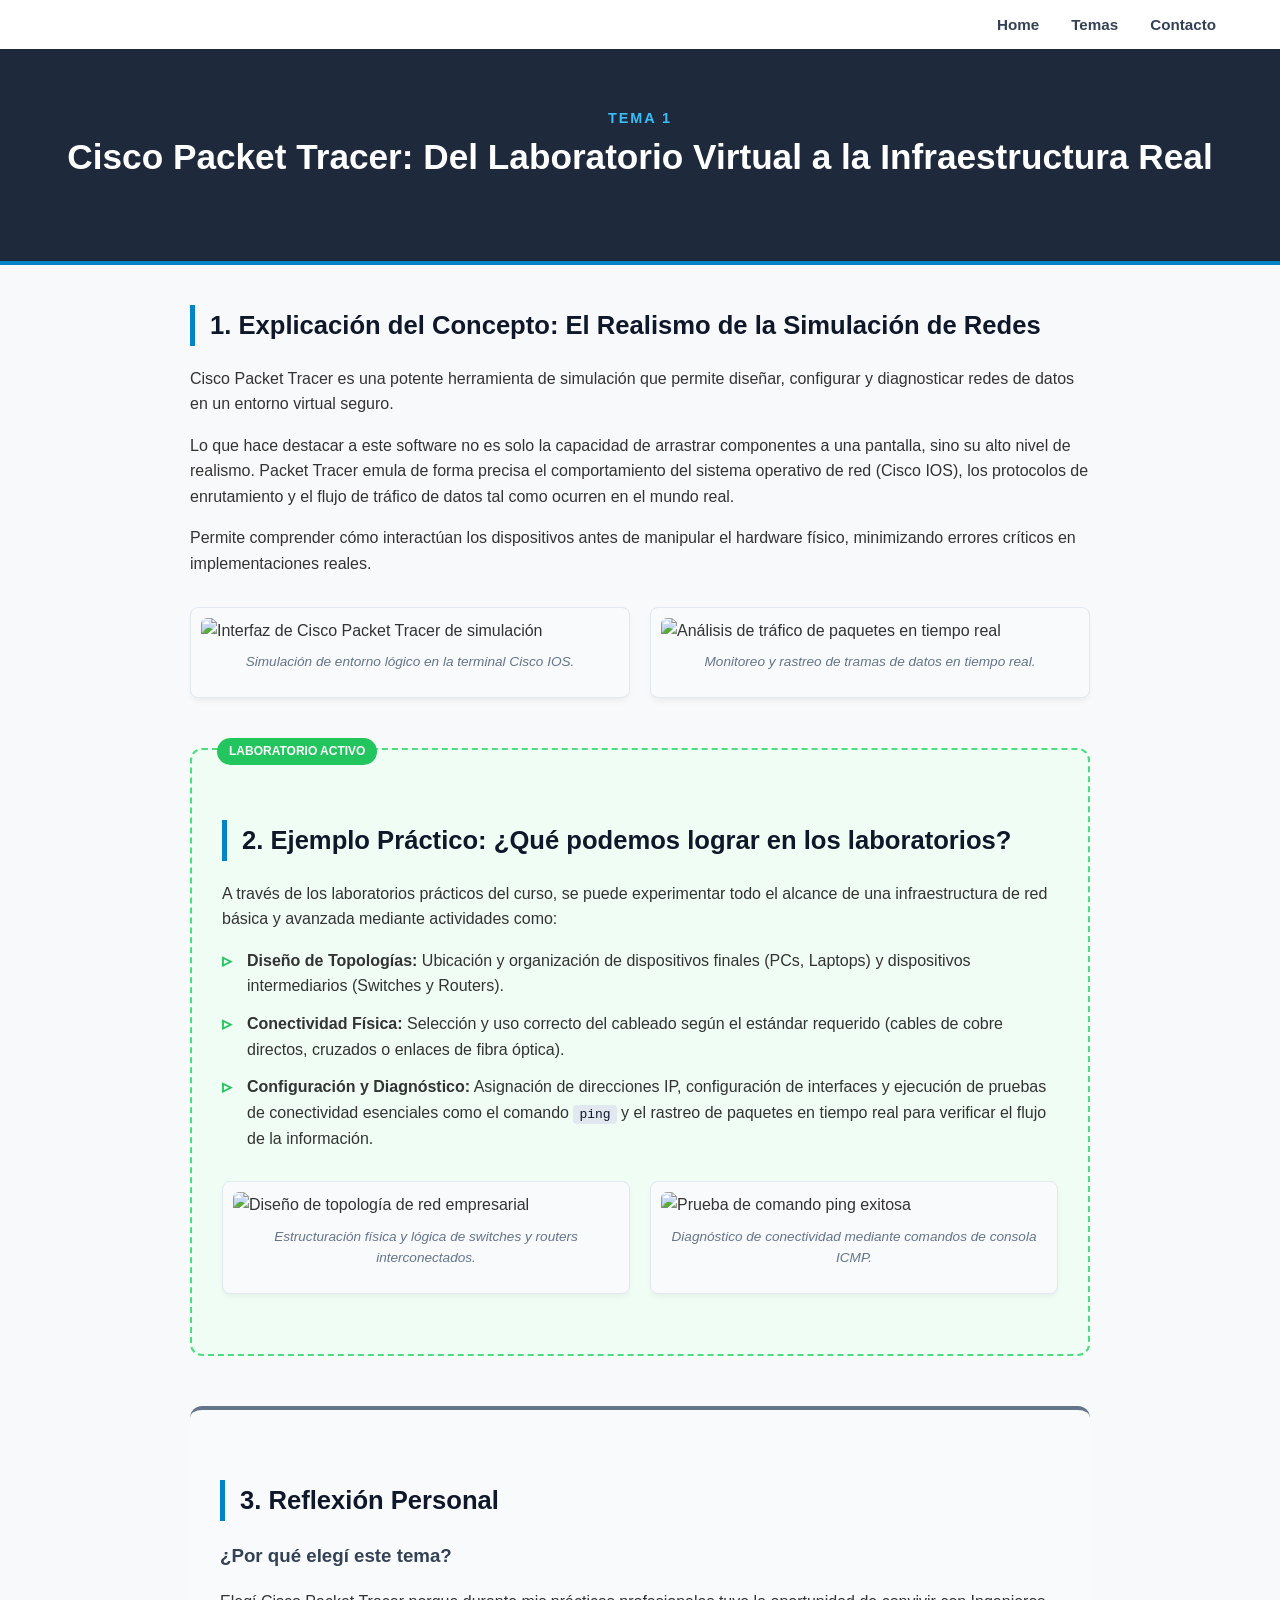
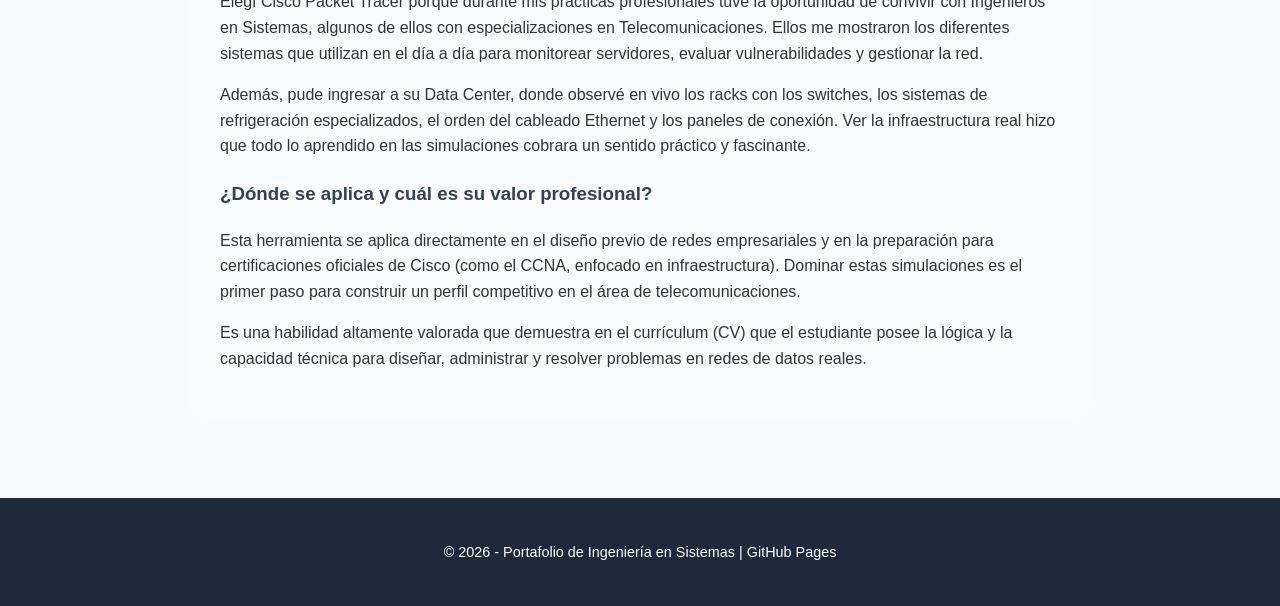
==== temas/tema1.html @ b710c8a3 "Actualizacion css y al tema 1" ====
<!DOCTYPE html>
<html lang="es">
<head>
    <meta charset="UTF-8">
    <meta name="viewport" content="width=device-width, initial-scale=1.0">
    <title>Tema 1: Cisco Packet Tracer - Mi Blog</title>
    <link rel="stylesheet" href="../stilos.css">
</head>
<body>

    <nav>
        <a href="../index.html">Home</a>
        <a href="../index.html#temas">Temas</a>
        <a href="#">Contacto</a>
    </nav>

    <header class="theme-header">
        <div class="header-overlay">
            <span>Tema 1</span>
            <h1>Cisco Packet Tracer: Del Laboratorio Virtual a la Infraestructura Real</h1>
        </div>
    </header>

    <main class="article-container">
        
        <section class="article-section">
            <h2 class="section-title">1. Explicación del Concepto: El Realismo de la Simulación de Redes</h2>
            <div class="section-text">
                <p>Cisco Packet Tracer es una potente herramienta de simulación que permite diseñar, configurar y diagnosticar redes de datos en un entorno virtual seguro.</p>
                <p>Lo que hace destacar a este software no es solo la capacidad de arrastrar componentes a una pantalla, sino su alto nivel de realismo. Packet Tracer emula de forma precisa el comportamiento del sistema operativo de red (Cisco IOS), los protocolos de enrutamiento y el flujo de tráfico de datos tal como ocurren en el mundo real.</p>
                <p>Permite comprender cómo interactúan los dispositivos antes de manipular el hardware físico, minimizando errores críticos en implementaciones reales.</p>
            </div>

            <div class="image-double-row">
                <div class="image-wrapper">
                    <img src="../assets/images/pt-interfaz.jpg" alt="Interfaz de Cisco Packet Tracer de simulación">
                    <p class="image-caption">Simulación de entorno lógico en la terminal Cisco IOS.</p>
                </div>
                <div class="image-wrapper">
                    <img src="../assets/images/pt-trafico.jpg" alt="Análisis de tráfico de paquetes en tiempo real">
                    <p class="image-caption">Monitoreo y rastreo de tramas de datos en tiempo real.</p>
                </div>
            </div>
        </section>

        <section class="article-section practice-box">
            <div class="practice-tag">Laboratorio Activo</div>
            <h2 class="section-title">2. Ejemplo Práctico: ¿Qué podemos lograr en los laboratorios?</h2>
            
            <div class="section-text">
                <p>A través de los laboratorios prácticos del curso, se puede experimentar todo el alcance de una infraestructura de red básica y avanzada mediante actividades como:</p>
                
                <ul class="custom-list">
                    <li><strong>Diseño de Topologías:</strong> Ubicación y organización de dispositivos finales (PCs, Laptops) y dispositivos intermediarios (Switches y Routers).</li>
                    <li><strong>Conectividad Física:</strong> Selección y uso correcto del cableado según el estándar requerido (cables de cobre directos, cruzados o enlaces de fibra óptica).</li>
                    <li><strong>Configuración y Diagnóstico:</strong> Asignación de direcciones IP, configuración de interfaces y ejecución de pruebas de conectividad esenciales como el comando <code>ping</code> y el rastreo de paquetes en tiempo real para verificar el flujo de la información.</li>
                </ul>
            </div>

            <div class="image-double-row">
                <div class="image-wrapper">
                    <img src="../assets/images/pt-topologia.jpg" alt="Diseño de topología de red empresarial">
                    <p class="image-caption">Estructuración física y lógica de switches y routers interconectados.</p>
                </div>
                <div class="image-wrapper">
                    <img src="../assets/images/pt-ping.jpg" alt="Prueba de comando ping exitosa">
                    <p class="image-caption">Diagnóstico de conectividad mediante comandos de consola ICMP.</p>
                </div>
            </div>
        </section>

        <section class="article-section reflection-section">
            <h2 class="section-title">3. Reflexión Personal</h2>
            
            <div class="reflection-block">
                <h3>¿Por qué elegí este tema?</h3>
                <p>Elegí Cisco Packet Tracer porque durante mis prácticas profesionales tuve la oportunidad de convivir con Ingenieros en Sistemas, algunos de ellos con especializaciones en Telecomunicaciones. Ellos me mostraron los diferentes sistemas que utilizan en el día a día para monitorear servidores, evaluar vulnerabilidades y gestionar la red.</p>
                <p>Además, pude ingresar a su Data Center, donde observé en vivo los racks con los switches, los sistemas de refrigeración especializados, el orden del cableado Ethernet y los paneles de conexión. Ver la infraestructura real hizo que todo lo aprendido en las simulaciones cobrara un sentido práctico y fascinante.</p>
            </div>

            <div class="reflection-block">
                <h3>¿Dónde se aplica y cuál es su valor profesional?</h3>
                <p>Esta herramienta se aplica directamente en el diseño previo de redes empresariales y en la preparación para certificaciones oficiales de Cisco (como el CCNA, enfocado en infraestructura). Dominar estas simulaciones es el primer paso para construir un perfil competitivo en el área de telecomunicaciones.</p>
                <p>Es una habilidad altamente valorada que demuestra en el currículum (CV) que el estudiante posee la lógica y la capacidad técnica para diseñar, administrar y resolver problemas en redes de datos reales.</p>
            </div>
        </section>

    </main>

    <footer>
        <p>&copy; 2026 - Portafolio de Ingeniería en Sistemas | GitHub Pages</p>
    </footer>

</body>
</html>
---- stilos.css ----
:root {
        --bg-header: #cbe0f0;
        --primary-blue: #006699;
        --text-color: #333333;
        --bg-body: #f8f9fa;
        --card-bg: #ffffff;
    }

    body {
        font-family: 'Segoe UI', Tahoma, Geneva, Verdana, sans-serif;
        margin: 0;
        padding: 0;
        background-color: var(--bg-body);
        color: var(--text-color);
    }

    nav {
        display: flex;
        justify-content: flex-end;
        padding: 1rem 4rem;
        background-color: #ffffff;
        gap: 2rem;
    }

    nav a {
        text-decoration: none;
        color: #334155;
        font-weight: 600;
        font-size: 0.95rem;
    }

    nav a:hover {
        color: var(--primary-blue);
    }

    .intro-section {
        background-color: var(--bg-header);
        padding: 3rem 4rem;
        display: flex;
        align-items: center;
        justify-content: space-between;
        gap: 4rem;

    }

    .intro-image-container {
        flex: 1;
        max-width: 45%;
    }

    .intro-image-container img {
        width: 100%;
        height: auto;
        border-radius: 8px;
        display: block;
        box-shadow: 0 4px 10px rgba(0, 0, 0, 0.1);
    }

    .intro-text-container {
        flex: 1;
        max-width: 50%;
    }

    .intro-text-container h1 {
        font-size: 2rem;
        color: #1e293b;
        margin-top: 0;
        margin-bottom: 1rem;
        text-transform: uppercase;
        letter-spacing: 1px;
    }

    .intro-text-container p {
        font-size: 1.05rem;
        line-height: 1.6;
        color: #334155;
        margin-bottom: 1rem;
    }

    .main-container {
        max-width: 1200px;
        margin: 3rem auto;
        padding: 0 2rem;
    }

    .topics-grid {
        display: grid;
        grid-template-columns: repeat(2, 1fr);
        gap: 2.5rem;
        margin-top: 2rem;
    }

    .card {
        background-color: var(--card-bg);
        border-radius: 12px;
        overflow: hidden;
        box-shadow: 0 4px 12px rgba(0, 0, 0, 0.08);
        display: flex;
        flex-direction: column;
        transition: transform 0.2s;
    }

    .card:hover {
        transform: translateY(-5px);
    }

    .card-image {
        width: 100%;
        height: 200px;
        object-fit: cover;
        background-color: #e2e8f0;
    }

    .card-content {
        padding: 1.8rem;
        display: flex;
        flex-direction: column;
        flex-grow: 1;
    }

    .card-content h3 {
        font-size: 1.25rem;
        color: #0f172a;
        margin-top: 0;
        margin-bottom: 0.8rem;
        text-transform: uppercase;
    }

    .card-content p {
        font-size: 0.95rem;
        color: #475569;
        line-height: 1.5;
        margin-bottom: 1.5rem;
        flex-grow: 1;
    }


    .btn-more {
        align-self: flex-start;
        background-color: var(--primary-blue);
        color: white;
        text-decoration: none;
        padding: 0.6rem 1.5rem;
        border-radius: 6px;
        font-size: 0.85rem;
        font-weight: bold;
        text-transform: uppercase;
        box-shadow: 0 2px 4px rgba(0, 0, 0, 0.1);
    }

    .btn-more:hover {
        background-color: #004f77;
    }

    footer {
        text-align: center;
        padding: 2rem;
        background-color: #1e293b;
        color: white;
        margin-top: 5rem;
        font-size: 0.9rem;
    }


    @media (max-width: 768px) {
        .intro-section {
            flex-direction: column-reverse;
            padding: 2rem;
            gap: 2rem;
        }

        .intro-text-container,
        .intro-image-container {
            max-width: 100%;
        }

        .topics-grid {
            grid-template-columns: 1fr;
        }
    }

    /* Quita el subrayado y el color azul automático de la tarjeta */
    .card {
        text-decoration: none;
        /* Elimina la línea de abajo */
        color: inherit;
        /* Hace que el texto use el color que ya tenías configurado */
        display: block;
        /* Asegura que toda la caja se comporte como un bloque sólido */
    }

    /* Evita que los títulos y párrafos cambien de color por ser enlaces */
    .card h3,
    .card p {
        color: var(--text-color);
        /* Obliga a usar tu variable de color oscuro */
    }

    /* Opcional: Un efecto elegante para cuando pases el mouse por encima */
    .card:hover {
        transform: translateY(-5px);
        /* Eleva un poquito la tarjeta */
        transition: all 0.3s ease;
        /* Hace que el movimiento sea suave */
        box-shadow: 0 4px 15px rgba(0, 0, 0, 0.1);
        /* Le da una pequeña sombra al flotar */
    }

    /* --- ESTILOS DE LA PLANTILLA DE TEMAS --- */

    /* Contenedor general del artículo */
    .article-container {
        max-width: 900px;
        margin: 40px auto;
        padding: 0 20px;
        font-family: sans-serif;
        line-height: 1.6;
        color: #333;
    }

    /* Encabezado del artículo (Hero Header) */
    .theme-header {
        background: #1e293b;
        /* Color oscuro tecnológico de fondo por si no carga imagen */
        color: #ffffff;
        padding: 60px 20px;
        text-align: center;
        border-bottom: 4px solid #0284c7;
        /* Acento azul */
    }

    .header-overlay span {
        text-transform: uppercase;
        font-weight: bold;
        color: #38bdf8;
        letter-spacing: 2px;
        font-size: 0.9rem;
    }

    .header-overlay h1 {
        font-size: 2.2rem;
        margin-top: 10px;
    }

    /* Títulos de sección */
    .section-title {
        font-size: 1.6rem;
        color: #0f172a;
        border-left: 5px solid #0284c7;
        padding-left: 15px;
        margin-top: 40px;
        margin-bottom: 20px;
    }

    /* Fila de imágenes dobles */
    .image-double-row {
        display: flex;
        gap: 20px;
        margin: 30px 0;
    }

    .image-wrapper {
        flex: 1;
        background: #f8fafc;
        border: 1px solid #e2e8f0;
        border-radius: 8px;
        padding: 10px;
        box-shadow: 0 4px 6px -1px rgba(0, 0, 0, 0.05);
    }

    .image-wrapper img {
        width: 100%;
        height: auto;
        border-radius: 6px;
        display: block;
        object-fit: cover;
    }

    .image-caption {
        font-size: 0.85rem;
        color: #64748b;
        text-align: center;
        margin-top: 8px;
        font-style: italic;
    }

    /* Caja especial del Ejemplo Práctico (Creatividad) */
    .practice-box {
        background: #f0fdf4;
        /* Tono verde/azul ultra suave para destacar */
        border: 2px dashed #4ade80;
        border-radius: 12px;
        padding: 30px;
        margin: 50px 0;
        position: relative;
    }

    .practice-tag {
        position: absolute;
        top: -12px;
        left: 25px;
        background: #22c55e;
        color: white;
        padding: 4px 12px;
        font-size: 0.75rem;
        font-weight: bold;
        border-radius: 20px;
        text-transform: uppercase;
    }

    /* Listas personalizadas */
    .custom-list {
        list-style-type: none;
        padding-left: 0;
    }

    .custom-list li {
        position: relative;
        padding-left: 25px;
        margin-bottom: 12px;
    }

    .custom-list li::before {
        content: "▹";
        position: absolute;
        left: 0;
        color: #22c55e;
        font-weight: bold;
        font-size: 1.2rem;
        top: -2px;
    }

    .custom-list code {
        background: #e2e8f0;
        padding: 2px 6px;
        border-radius: 4px;
        font-family: monospace;
        color: #0f172a;
    }

    /* Reflexión Personal */
    .reflection-section {
        background: #f8fafc;
        padding: 30px;
        border-radius: 12px;
        border-top: 4px solid #64748b;
    }

    .reflection-block h3 {
        color: #334155;
        margin-top: 20px;
    }

    /* --- RESPONSIVE DESIGN (Para celulares) --- */
    @media (max-width: 768px) {
        .image-double-row {
            flex-direction: column;
            /* Apila las imágenes una abajo de la otra */
        }

        .header-overlay h1 {
            font-size: 1.6rem;
        }

        .practice-box {
            padding: 20px;
        }
    }
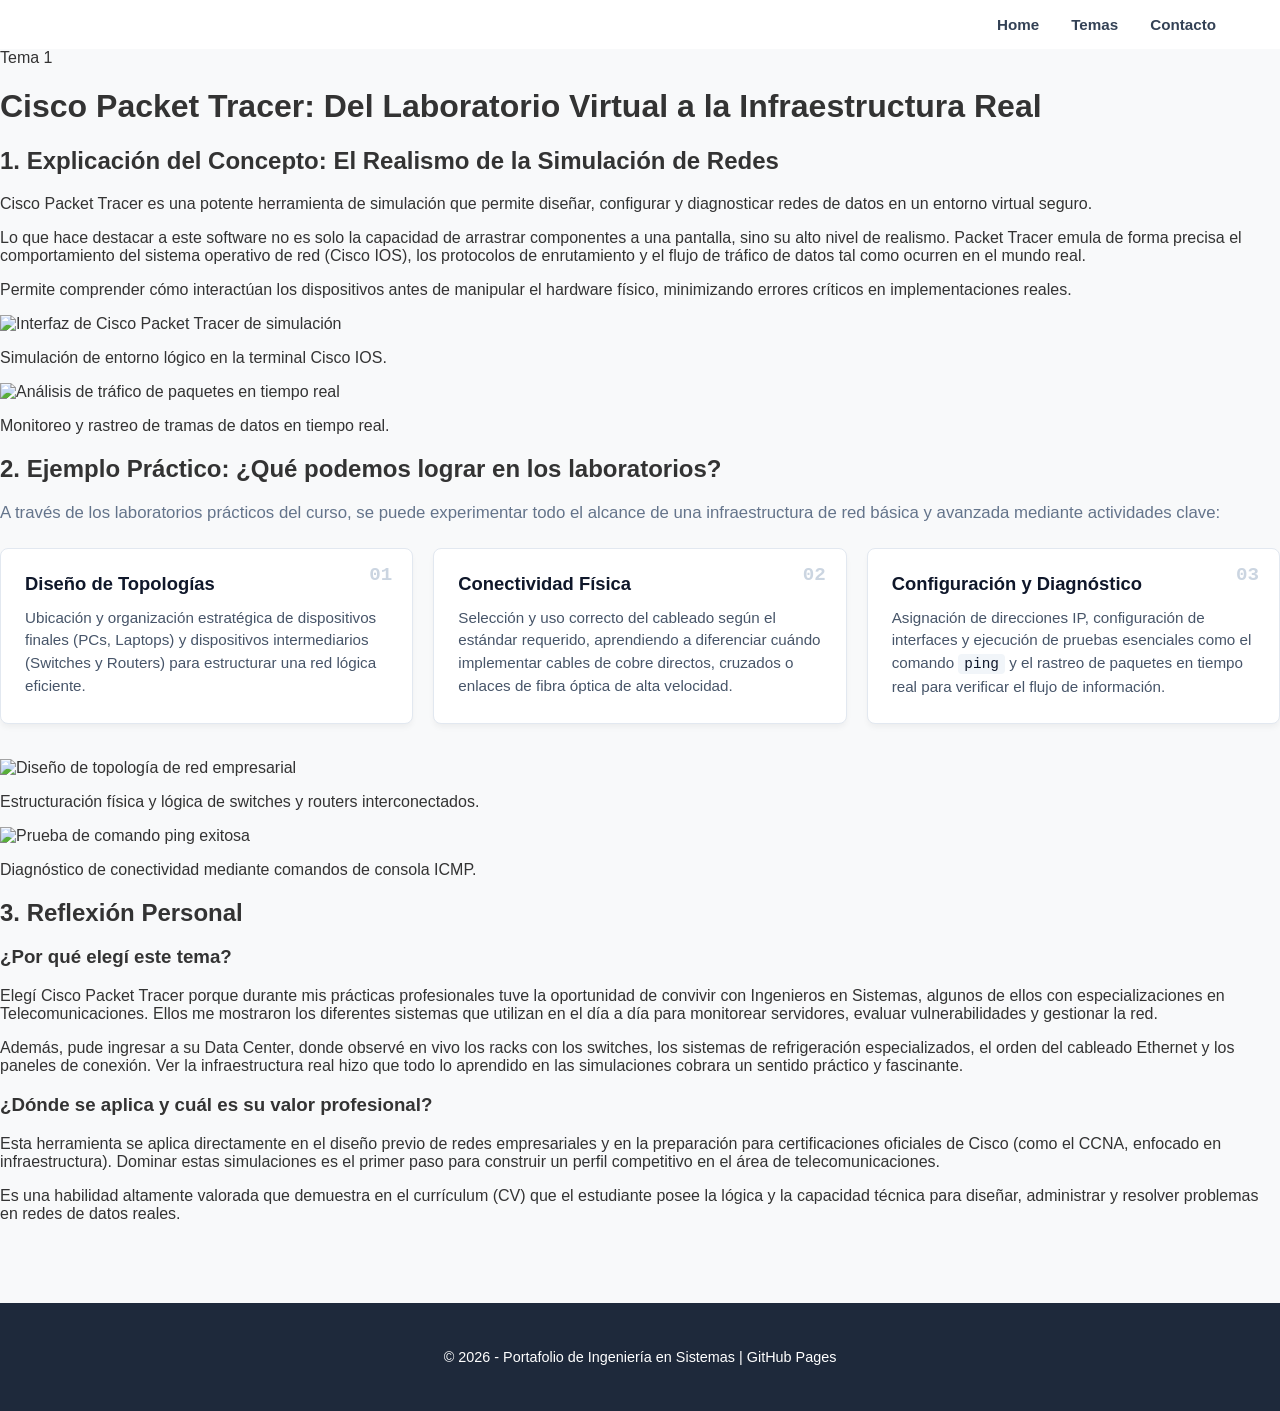
==== commit 2c8d034a: "cambio de estli de la pagina del primer tema" ====
--- a/temas/tema1.html
+++ b/temas/tema1.html
@@ -42,21 +42,35 @@
                 </div>
             </div>
         </section>
+<!-- SECCIÓN 2: EJEMPLO PRÁCTICO (Diseño con Minitarjetas Creativas) -->
+        <section class="article-section">
+            <h2 class="section-title">2. Ejemplo Práctico: ¿Qué podemos lograr en los laboratorios?</h2>
+            <p class="section-subtitle">A través de los laboratorios prácticos del curso, se puede experimentar todo el alcance de una infraestructura de red básica y avanzada mediante actividades clave:</p>
+            
+            <!-- Contenedor en cuadrícula para los ejemplos independientes -->
+            <div class="examples-grid">
+                
+                <div class="example-card">
+                    <div class="example-card-icon">01</div>
+                    <h3>Diseño de Topologías</h3>
+                    <p>Ubicación y organización estratégica de dispositivos finales (PCs, Laptops) y dispositivos intermediarios (Switches y Routers) para estructurar una red lógica eficiente.</p>
+                </div>
 
-        <section class="article-section practice-box">
-            <div class="practice-tag">Laboratorio Activo</div>
-            <h2 class="section-title">2. Ejemplo Práctico: ¿Qué podemos lograr en los laboratorios?</h2>
-            
-            <div class="section-text">
-                <p>A través de los laboratorios prácticos del curso, se puede experimentar todo el alcance de una infraestructura de red básica y avanzada mediante actividades como:</p>
-                
-                <ul class="custom-list">
-                    <li><strong>Diseño de Topologías:</strong> Ubicación y organización de dispositivos finales (PCs, Laptops) y dispositivos intermediarios (Switches y Routers).</li>
-                    <li><strong>Conectividad Física:</strong> Selección y uso correcto del cableado según el estándar requerido (cables de cobre directos, cruzados o enlaces de fibra óptica).</li>
-                    <li><strong>Configuración y Diagnóstico:</strong> Asignación de direcciones IP, configuración de interfaces y ejecución de pruebas de conectividad esenciales como el comando <code>ping</code> y el rastreo de paquetes en tiempo real para verificar el flujo de la información.</li>
-                </ul>
+                <div class="example-card">
+                    <div class="example-card-icon">02</div>
+                    <h3>Conectividad Física</h3>
+                    <p>Selección y uso correcto del cableado según el estándar requerido, aprendiendo a diferenciar cuándo implementar cables de cobre directos, cruzados o enlaces de fibra óptica de alta velocidad.</p>
+                </div>
+
+                <div class="example-card">
+                    <div class="example-card-icon">03</div>
+                    <h3>Configuración y Diagnóstico</h3>
+                    <p>Asignación de direcciones IP, configuración de interfaces y ejecución de pruebas esenciales como el comando <code>ping</code> y el rastreo de paquetes en tiempo real para verificar el flujo de información.</p>
+                </div>
+
             </div>
 
+            <!-- Espacio para las dos imágenes del ejemplo práctico, ahora integradas limpiamente en el flujo -->
             <div class="image-double-row">
                 <div class="image-wrapper">
                     <img src="../assets/images/pt-topologia.jpg" alt="Diseño de topología de red empresarial">
--- a/stilos.css
+++ b/stilos.css
@@ -206,163 +206,75 @@
         /* Le da una pequeña sombra al flotar */
     }
 
-    /* --- ESTILOS DE LA PLANTILLA DE TEMAS --- */
-
-    /* Contenedor general del artículo */
-    .article-container {
-        max-width: 900px;
-        margin: 40px auto;
-        padding: 0 20px;
-        font-family: sans-serif;
-        line-height: 1.6;
-        color: #333;
-    }
-
-    /* Encabezado del artículo (Hero Header) */
-    .theme-header {
-        background: #1e293b;
-        /* Color oscuro tecnológico de fondo por si no carga imagen */
-        color: #ffffff;
-        padding: 60px 20px;
-        text-align: center;
-        border-bottom: 4px solid #0284c7;
-        /* Acento azul */
-    }
-
-    .header-overlay span {
-        text-transform: uppercase;
-        font-weight: bold;
-        color: #38bdf8;
-        letter-spacing: 2px;
-        font-size: 0.9rem;
-    }
-
-    .header-overlay h1 {
-        font-size: 2.2rem;
-        margin-top: 10px;
-    }
-
-    /* Títulos de sección */
-    .section-title {
-        font-size: 1.6rem;
-        color: #0f172a;
-        border-left: 5px solid #0284c7;
-        padding-left: 15px;
-        margin-top: 40px;
-        margin-bottom: 20px;
-    }
-
-    /* Fila de imágenes dobles */
-    .image-double-row {
-        display: flex;
+    /* --- NUEVO ESTILO: CUADRÍCULA DE EJEMPLOS PRÁCTICOS --- */
+
+    .section-subtitle {
+        color: #64748b;
+        margin-bottom: 25px;
+        font-size: 1.05rem;
+    }
+
+    /* Contenedor de las minitarjetas */
+    .examples-grid {
+        display: grid;
+        grid-template-columns: repeat(auto-fit, minmax(250px, 1fr));
         gap: 20px;
-        margin: 30px 0;
-    }
-
-    .image-wrapper {
-        flex: 1;
-        background: #f8fafc;
+        margin-bottom: 35px;
+    }
+
+    /* Tarjeta individual de ejemplo */
+    .example-card {
+        background: #ffffff;
         border: 1px solid #e2e8f0;
         border-radius: 8px;
-        padding: 10px;
+        padding: 24px;
         box-shadow: 0 4px 6px -1px rgba(0, 0, 0, 0.05);
-    }
-
-    .image-wrapper img {
-        width: 100%;
-        height: auto;
-        border-radius: 6px;
-        display: block;
-        object-fit: cover;
-    }
-
-    .image-caption {
-        font-size: 0.85rem;
-        color: #64748b;
-        text-align: center;
-        margin-top: 8px;
-        font-style: italic;
-    }
-
-    /* Caja especial del Ejemplo Práctico (Creatividad) */
-    .practice-box {
-        background: #f0fdf4;
-        /* Tono verde/azul ultra suave para destacar */
-        border: 2px dashed #4ade80;
-        border-radius: 12px;
-        padding: 30px;
-        margin: 50px 0;
+        transition: transform 0.2s ease, box-shadow 0.2s ease;
         position: relative;
-    }
-
-    .practice-tag {
+        overflow: hidden;
+    }
+
+    /* Efecto sutil al pasar el cursor (fiel al estilo del blog) */
+    .example-card:hover {
+        transform: translateY(-3px);
+        box-shadow: 0 10px 15px -3px rgba(0, 0, 0, 0.1);
+        border-color: #0284c7;
+        /* Cambia al borde azul de tu marca */
+    }
+
+    /* Detalle creativo: Número indicador arriba a la derecha */
+    .example-card-icon {
         position: absolute;
-        top: -12px;
-        left: 25px;
-        background: #22c55e;
-        color: white;
-        padding: 4px 12px;
-        font-size: 0.75rem;
+        top: 15px;
+        right: 20px;
+        font-family: monospace;
+        font-size: 1.2rem;
         font-weight: bold;
-        border-radius: 20px;
-        text-transform: uppercase;
-    }
-
-    /* Listas personalizadas */
-    .custom-list {
-        list-style-type: none;
-        padding-left: 0;
-    }
-
-    .custom-list li {
-        position: relative;
-        padding-left: 25px;
+        color: #cbd5e1;
+    }
+
+    .example-card h3 {
+        font-size: 1.15rem;
+        color: #0f172a;
+        margin-top: 0;
         margin-bottom: 12px;
-    }
-
-    .custom-list li::before {
-        content: "▹";
-        position: absolute;
-        left: 0;
-        color: #22c55e;
-        font-weight: bold;
-        font-size: 1.2rem;
-        top: -2px;
-    }
-
-    .custom-list code {
-        background: #e2e8f0;
+        padding-right: 30px;
+        /* Evita que el texto choque con el número */
+    }
+
+    .example-card p {
+        font-size: 0.95rem;
+        color: #475569;
+        margin: 0;
+        line-height: 1.5;
+    }
+
+    /* Ajuste estético para bloques de código dentro de las tarjetas */
+    .example-card code {
+        background: #f1f5f9;
         padding: 2px 6px;
         border-radius: 4px;
         font-family: monospace;
         color: #0f172a;
-    }
-
-    /* Reflexión Personal */
-    .reflection-section {
-        background: #f8fafc;
-        padding: 30px;
-        border-radius: 12px;
-        border-top: 4px solid #64748b;
-    }
-
-    .reflection-block h3 {
-        color: #334155;
-        margin-top: 20px;
-    }
-
-    /* --- RESPONSIVE DESIGN (Para celulares) --- */
-    @media (max-width: 768px) {
-        .image-double-row {
-            flex-direction: column;
-            /* Apila las imágenes una abajo de la otra */
-        }
-
-        .header-overlay h1 {
-            font-size: 1.6rem;
-        }
-
-        .practice-box {
-            padding: 20px;
-        }
+        font-size: 0.9rem;
     }
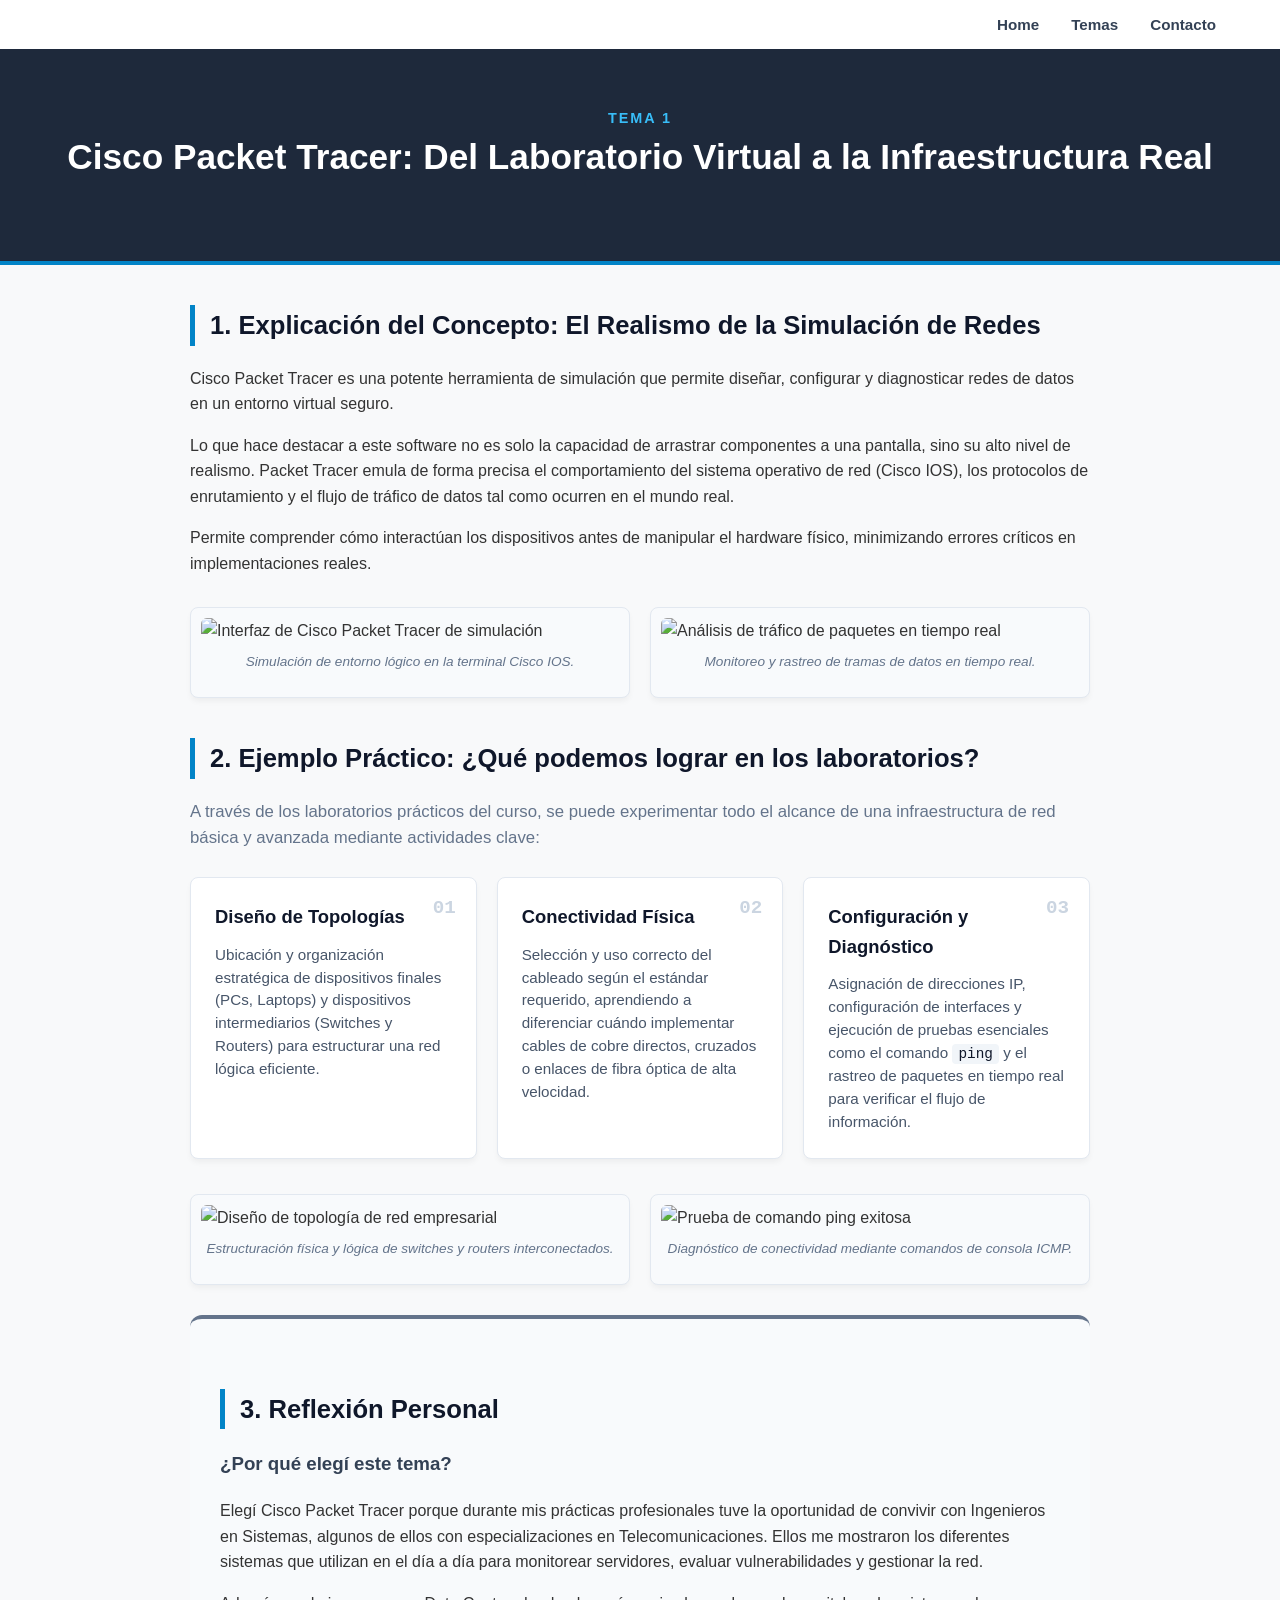
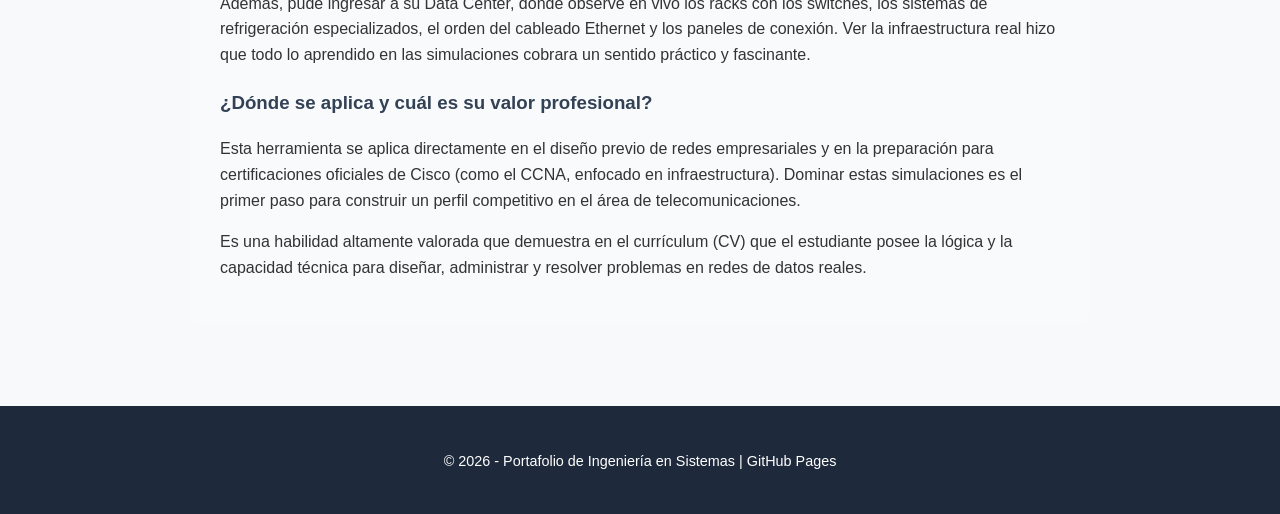
==== commit c9bfd03b: "Se termino de remplazar los jpg" ====
--- a/temas/tema1.html
+++ b/temas/tema1.html
@@ -33,11 +33,11 @@
 
             <div class="image-double-row">
                 <div class="image-wrapper">
-                    <img src="../assets/images/pt-interfaz.jpg" alt="Interfaz de Cisco Packet Tracer de simulación">
+                    <img src="../assets/images/pt-interfaz.png" alt="Interfaz de Cisco Packet Tracer de simulación">
                     <p class="image-caption">Simulación de entorno lógico en la terminal Cisco IOS.</p>
                 </div>
                 <div class="image-wrapper">
-                    <img src="../assets/images/pt-trafico.jpg" alt="Análisis de tráfico de paquetes en tiempo real">
+                    <img src="../assets/images/pt-trafico.png" alt="Análisis de tráfico de paquetes en tiempo real">
                     <p class="image-caption">Monitoreo y rastreo de tramas de datos en tiempo real.</p>
                 </div>
             </div>
@@ -73,11 +73,11 @@
             <!-- Espacio para las dos imágenes del ejemplo práctico, ahora integradas limpiamente en el flujo -->
             <div class="image-double-row">
                 <div class="image-wrapper">
-                    <img src="../assets/images/pt-topologia.jpg" alt="Diseño de topología de red empresarial">
+                    <img src="../assets/images/pt-topologia.png" alt="Diseño de topología de red empresarial">
                     <p class="image-caption">Estructuración física y lógica de switches y routers interconectados.</p>
                 </div>
                 <div class="image-wrapper">
-                    <img src="../assets/images/pt-ping.jpg" alt="Prueba de comando ping exitosa">
+                    <img src="../assets/images/pt-ping.png" alt="Prueba de comando ping exitosa">
                     <p class="image-caption">Diagnóstico de conectividad mediante comandos de consola ICMP.</p>
                 </div>
             </div>
--- a/stilos.css
+++ b/stilos.css
@@ -33,48 +33,86 @@
         color: var(--primary-blue);
     }
 
-    .intro-section {
-        background-color: var(--bg-header);
-        padding: 3rem 4rem;
+    /* --- ACTUALIZACIÓN INTRODUCCIÓN PRINCIPAL (Mismo estilo que los temas) --- */
+
+    /* Encabezado oscuro idéntico al del tema */
+    .main-intro-header {
+        background: #1e293b;
+        /* El fondo azul oscuro de la imagen image_c44b9e.png */
+        color: #ffffff;
+        padding: 50px 20px;
+        text-align: center;
+        border-bottom: 4px solid #0284c7;
+    }
+
+    /* Reutilizamos los estilos del texto de cabecera */
+    .main-intro-header .header-overlay span {
+        text-transform: uppercase;
+        font-weight: bold;
+        color: #38bdf8;
+        /* El celeste brillante de la etiqueta */
+        letter-spacing: 2px;
+        font-size: 0.9rem;
+        display: block;
+        margin-bottom: 8px;
+    }
+
+    .main-intro-header .header-overlay h1 {
+        font-size: 2.4rem;
+        margin: 0;
+        font-weight: 700;
+    }
+
+    /* Contenedor del contenido inferior (Imagen + Texto) */
+    .intro-content-container {
+        max-width: 1200px;
+        margin: 40px auto;
+        padding: 0 20px;
         display: flex;
+        gap: 40px;
         align-items: center;
-        justify-content: space-between;
-        gap: 4rem;
-
-    }
-
+        /* Alinea verticalmente la foto y el texto */
+    }
+
+    /* Contenedor de la imagen */
     .intro-image-container {
         flex: 1;
-        max-width: 45%;
+        min-width: 300px;
     }
 
     .intro-image-container img {
         width: 100%;
         height: auto;
         border-radius: 8px;
+        box-shadow: 0 4px 12px rgba(0, 0, 0, 0.08);
         display: block;
-        box-shadow: 0 4px 10px rgba(0, 0, 0, 0.1);
-    }
-
+        background: #e2e8f0;
+        /* Color gris de respaldo si no hay foto */
+    }
+
+    /* Contenedor del texto */
     .intro-text-container {
-        flex: 1;
-        max-width: 50%;
-    }
-
-    .intro-text-container h1 {
-        font-size: 2rem;
-        color: #1e293b;
-        margin-top: 0;
-        margin-bottom: 1rem;
-        text-transform: uppercase;
-        letter-spacing: 1px;
+        flex: 1.2;
     }
 
     .intro-text-container p {
         font-size: 1.05rem;
-        line-height: 1.6;
         color: #334155;
-        margin-bottom: 1rem;
+        line-height: 1.7;
+        margin-bottom: 20px;
+    }
+
+    /* Ajuste responsive para celulares */
+    @media (max-width: 768px) {
+        .intro-content-container {
+            flex-direction: column;
+            /* Apila la foto arriba del texto en móviles */
+            gap: 20px;
+        }
+
+        .main-intro-header .header-overlay h1 {
+            font-size: 1.8rem;
+        }
     }
 
     .main-container {
@@ -179,6 +217,113 @@
         }
     }
 
+    /* --- ESTILOS DE LA PLANTILLA DE TEMAS --- */
+
+    /* Contenedor general del artículo */
+    .article-container {
+        max-width: 900px;
+        margin: 40px auto;
+        padding: 0 20px;
+        font-family: sans-serif;
+        line-height: 1.6;
+        color: #333;
+    }
+
+    /* Encabezado del artículo (Hero Header) */
+    .theme-header {
+        background: #1e293b;
+        /* Color oscuro tecnológico de fondo por si no carga imagen */
+        color: #ffffff;
+        padding: 60px 20px;
+        text-align: center;
+        border-bottom: 4px solid #0284c7;
+        /* Acento azul */
+    }
+
+    .header-overlay span {
+        text-transform: uppercase;
+        font-weight: bold;
+        color: #38bdf8;
+        letter-spacing: 2px;
+        font-size: 0.9rem;
+    }
+
+    .header-overlay h1 {
+        font-size: 2.2rem;
+        margin-top: 10px;
+    }
+
+    /* Títulos de sección */
+    .section-title {
+        font-size: 1.6rem;
+        color: #0f172a;
+        border-left: 5px solid #0284c7;
+        padding-left: 15px;
+        margin-top: 40px;
+        margin-bottom: 20px;
+    }
+
+    /* Fila de imágenes dobles */
+    .image-double-row {
+        display: flex;
+        gap: 20px;
+        margin: 30px 0;
+    }
+
+    .image-wrapper {
+        flex: 1;
+        background: #f8fafc;
+        border: 1px solid #e2e8f0;
+        border-radius: 8px;
+        padding: 10px;
+        box-shadow: 0 4px 6px -1px rgba(0, 0, 0, 0.05);
+    }
+
+    .image-wrapper img {
+        width: 100%;
+        height: auto;
+        border-radius: 6px;
+        display: block;
+        object-fit: cover;
+    }
+
+    .image-caption {
+        font-size: 0.85rem;
+        color: #64748b;
+        text-align: center;
+        margin-top: 8px;
+        font-style: italic;
+    }
+
+    /* Reflexión Personal */
+    .reflection-section {
+        background: #f8fafc;
+        padding: 30px;
+        border-radius: 12px;
+        border-top: 4px solid #64748b;
+    }
+
+    .reflection-block h3 {
+        color: #334155;
+        margin-top: 20px;
+    }
+
+    /* --- RESPONSIVE DESIGN (Para celulares) --- */
+    @media (max-width: 768px) {
+        .image-double-row {
+            flex-direction: column;
+            /* Apila las imágenes una abajo de la otra */
+        }
+
+        .header-overlay h1 {
+            font-size: 1.6rem;
+        }
+
+        .practice-box {
+            padding: 20px;
+        }
+    }
+
     /* Quita el subrayado y el color azul automático de la tarjeta */
     .card {
         text-decoration: none;
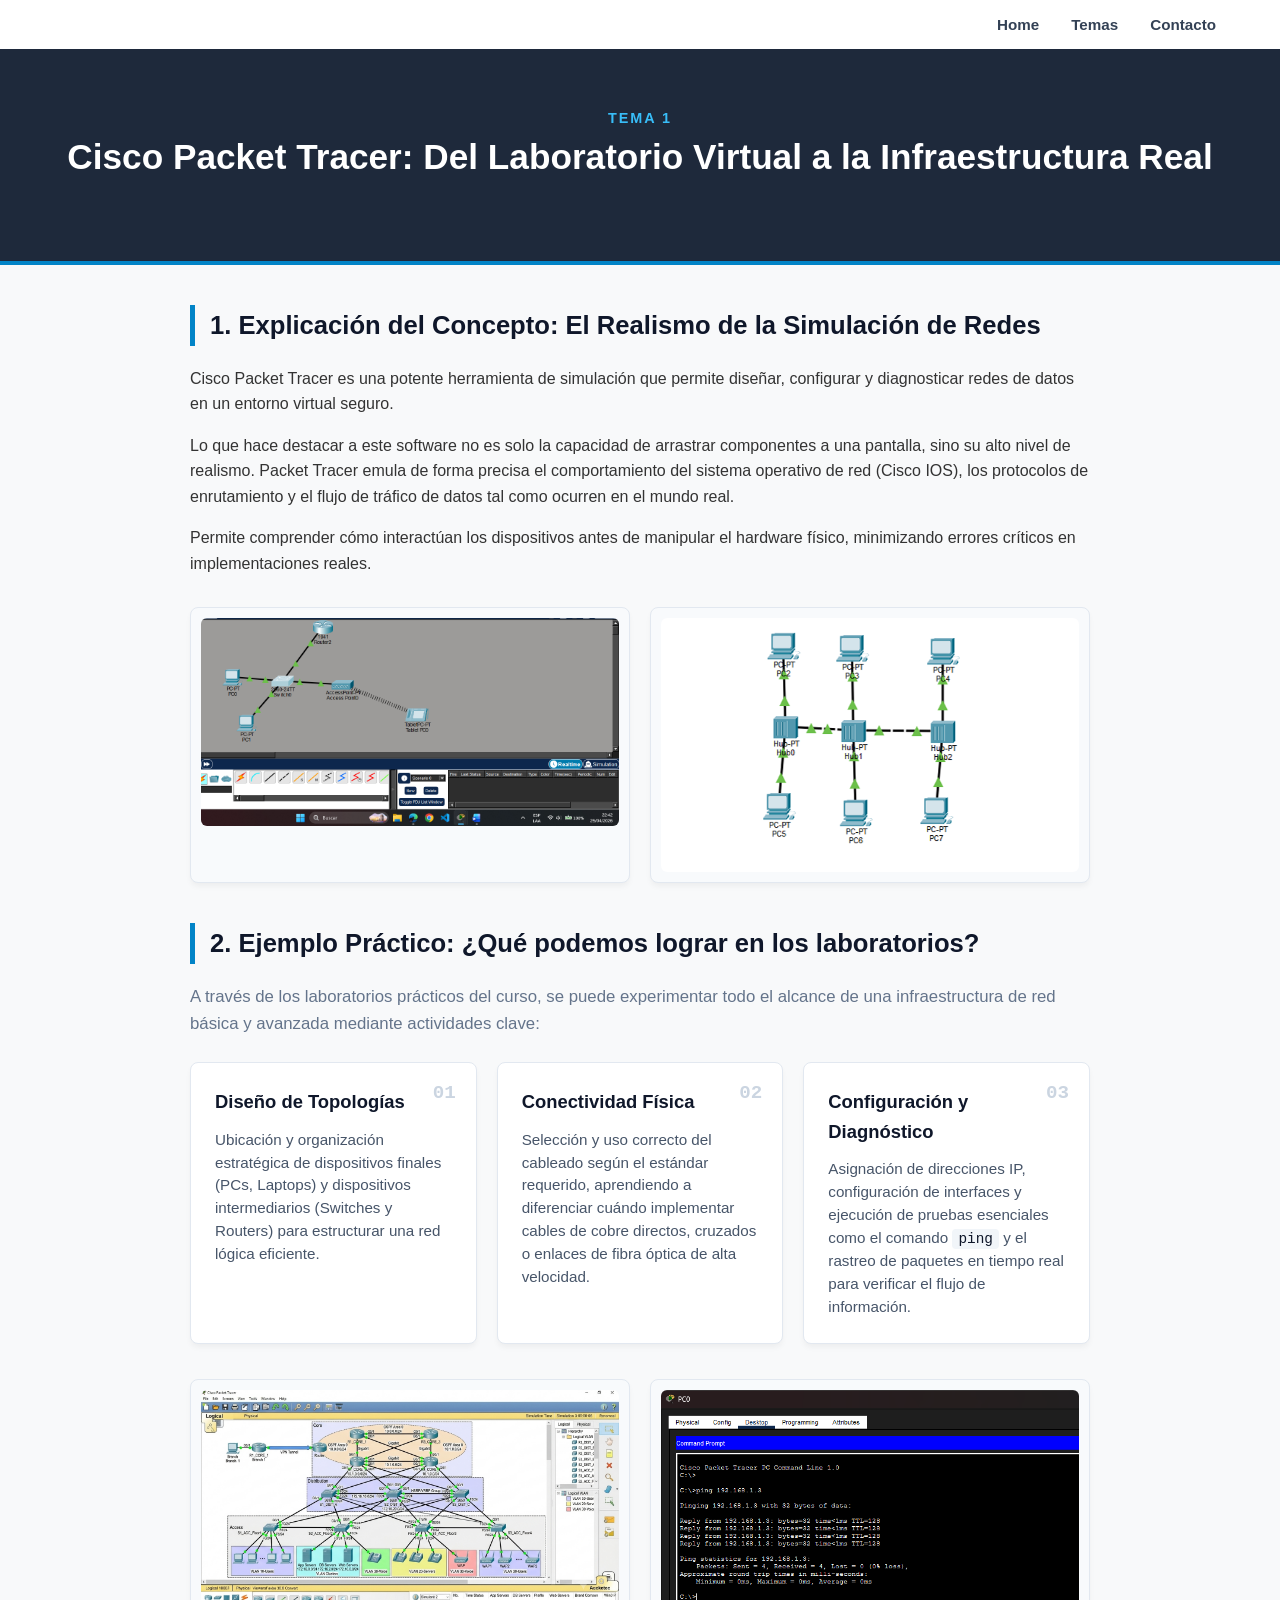
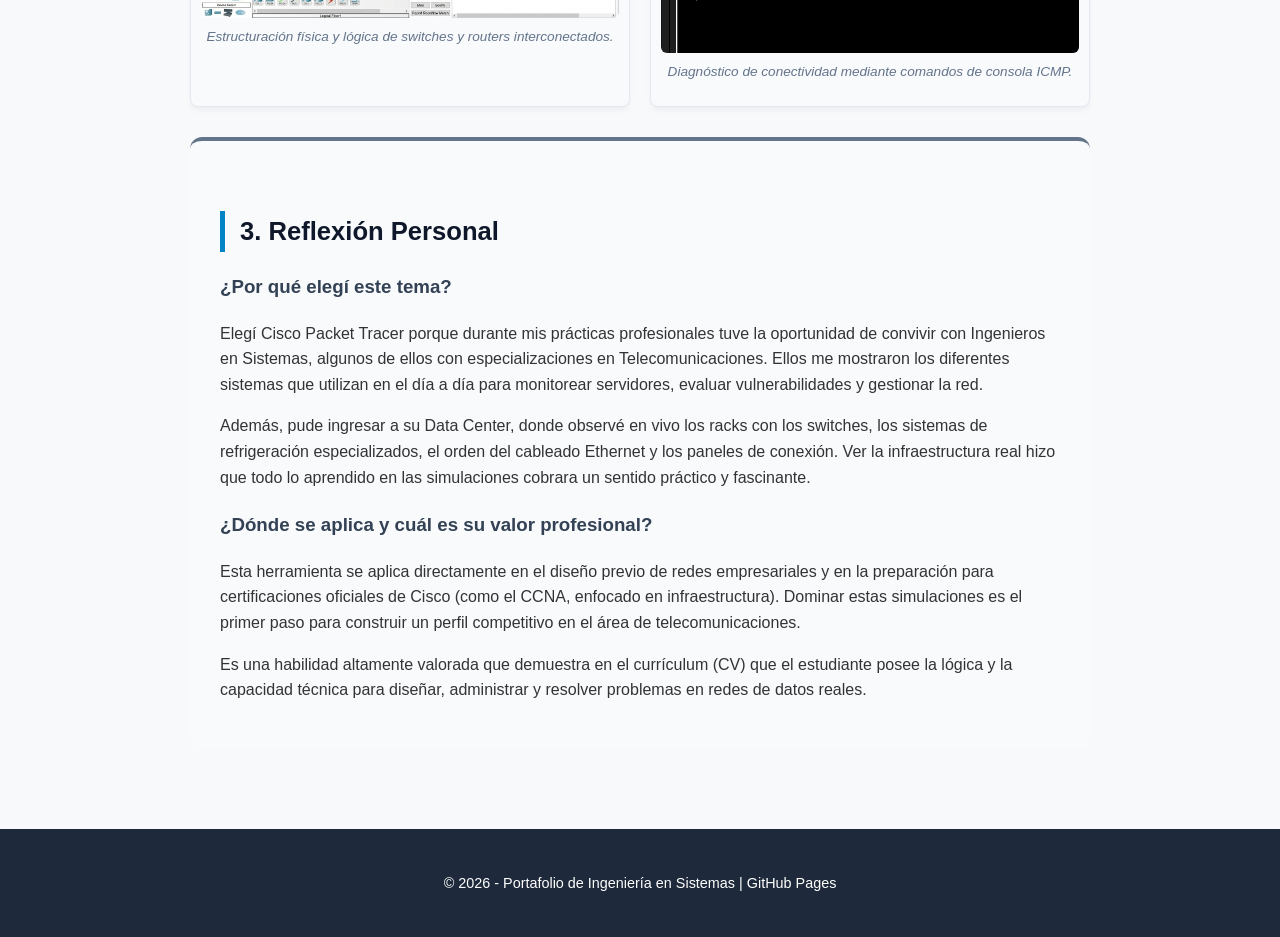
==== commit 0b3fb2c8: "se agregaron todas las imagenes" ====
--- a/temas/tema1.html
+++ b/temas/tema1.html
@@ -34,11 +34,9 @@
             <div class="image-double-row">
                 <div class="image-wrapper">
                     <img src="../assets/images/pt-interfaz.png" alt="Interfaz de Cisco Packet Tracer de simulación">
-                    <p class="image-caption">Simulación de entorno lógico en la terminal Cisco IOS.</p>
                 </div>
                 <div class="image-wrapper">
                     <img src="../assets/images/pt-trafico.png" alt="Análisis de tráfico de paquetes en tiempo real">
-                    <p class="image-caption">Monitoreo y rastreo de tramas de datos en tiempo real.</p>
                 </div>
             </div>
         </section>
